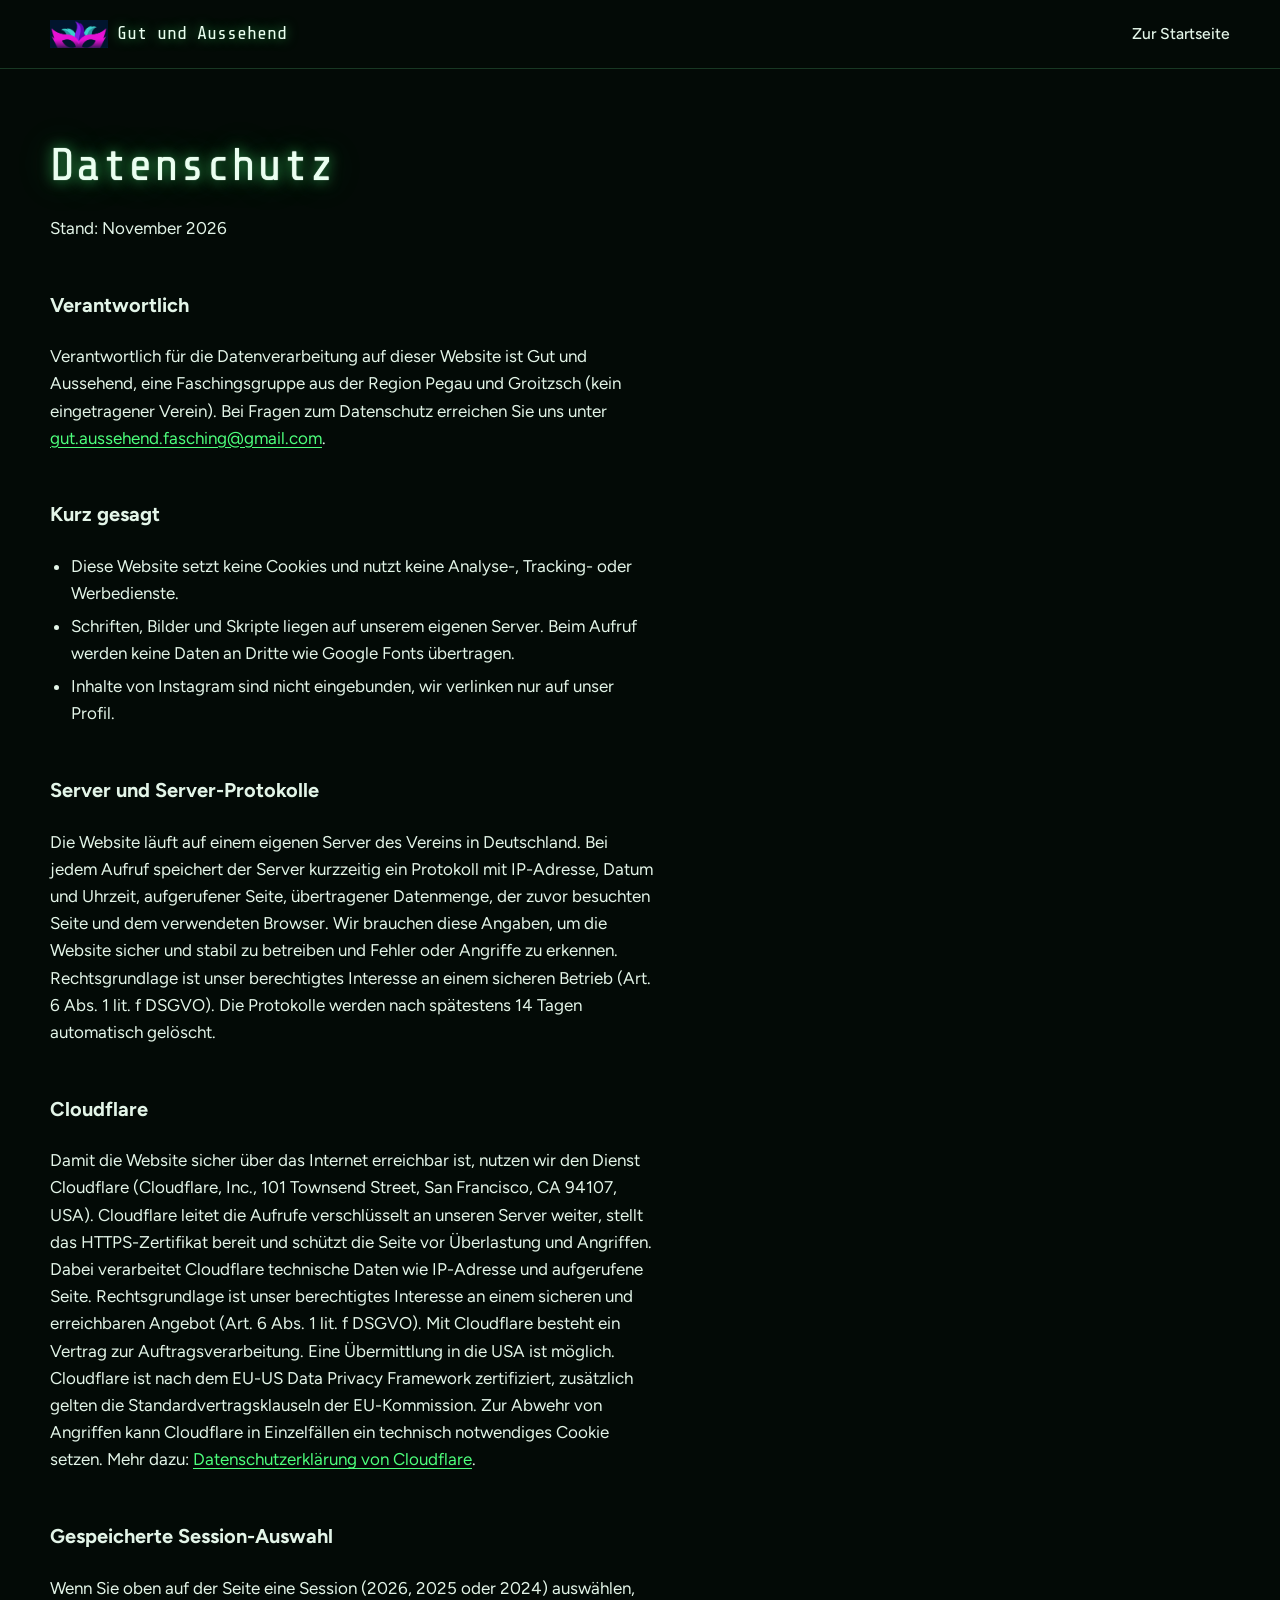
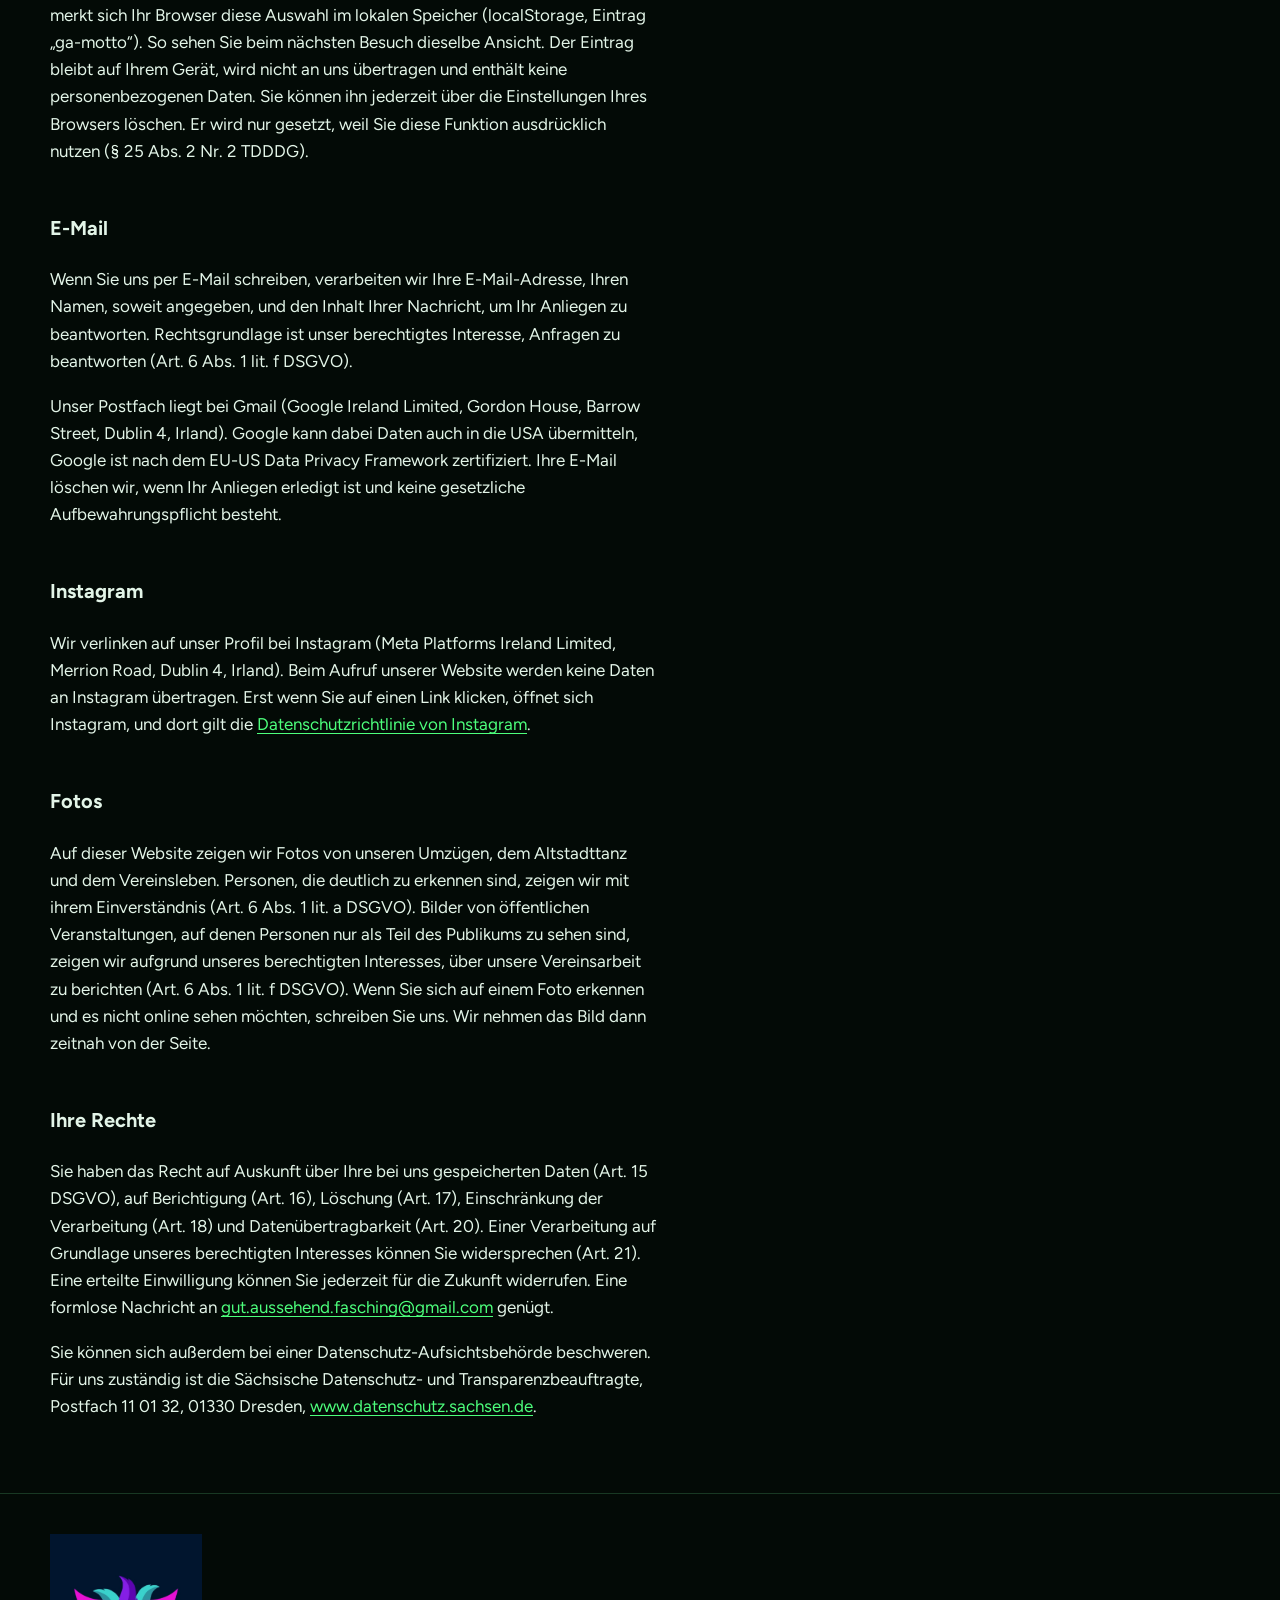
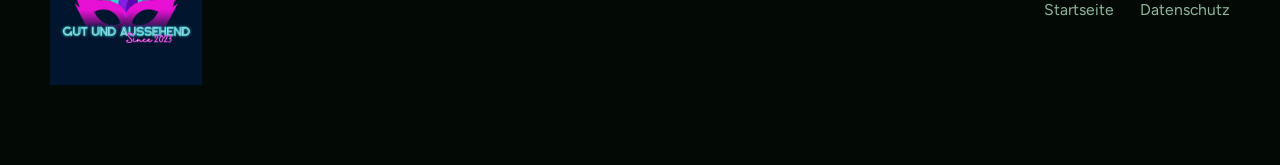
==== datenschutz.html @ 0c235959 "Kontaktformular raus, nur noch E-Mail-Adresse im Kontakt - Formular samt Skript und Stilen entfernt," ====
<!doctype html>
<html lang="de" data-motto="matrix">
<head>
<meta charset="utf-8">
<meta name="viewport" content="width=device-width, initial-scale=1, viewport-fit=cover">
<title>Datenschutz – Gut und Aussehend</title>
<meta name="theme-color" content="#05152c">
<link rel="icon" type="image/png" href="assets/img/favicon.png">
<link rel="stylesheet" href="assets/css/site.css?v=20261110c">
</head>
<body>
<script>
  /* Gewählte Session vor dem ersten Zeichnen setzen, damit die Seite nicht kurz im falschen Look erscheint. */
  try { var gaM = localStorage.getItem("ga-motto"); if (/^(matrix|wip|up)$/.test(gaM || "")) document.documentElement.setAttribute("data-motto", gaM); } catch (e) {}
</script>
<header class="site-head">
  <div class="wrap site-head__in">
    <a class="brand" href="index.html" aria-label="Gut und Aussehend, zur Startseite">
      <img src="assets/img/logo-maske.png" width="288" height="138" alt="">
      <span>Gut und Aussehend</span>
    </a>
    <nav class="nav" aria-label="Navigation"><a href="index.html">Zur Startseite</a></nav>
  </div>
</header>
<main class="wrap legal">
  <h1 class="neon">Datenschutz</h1>
  <div class="prose">
    <p>Stand: November 2026</p>

    <h2>Verantwortlich</h2>
    <p>Verantwortlich für die Datenverarbeitung auf dieser Website ist Gut und Aussehend, eine Faschingsgruppe aus der Region Pegau und Groitzsch (kein eingetragener Verein). Bei Fragen zum Datenschutz erreichen Sie uns unter <a href="mailto:gut.aussehend.fasching@gmail.com">gut.aussehend.fasching@gmail.com</a>.</p>

    <h2>Kurz gesagt</h2>
    <ul>
      <li>Diese Website setzt keine Cookies und nutzt keine Analyse-, Tracking- oder Werbedienste.</li>
      <li>Schriften, Bilder und Skripte liegen auf unserem eigenen Server. Beim Aufruf werden keine Daten an Dritte wie Google Fonts übertragen.</li>
      <li>Inhalte von Instagram sind nicht eingebunden, wir verlinken nur auf unser Profil.</li>
    </ul>

    <h2>Server und Server-Protokolle</h2>
    <p>Die Website läuft auf einem eigenen Server des Vereins in Deutschland. Bei jedem Aufruf speichert der Server kurzzeitig ein Protokoll mit IP-Adresse, Datum und Uhrzeit, aufgerufener Seite, übertragener Datenmenge, der zuvor besuchten Seite und dem verwendeten Browser. Wir brauchen diese Angaben, um die Website sicher und stabil zu betreiben und Fehler oder Angriffe zu erkennen. Rechtsgrundlage ist unser berechtigtes Interesse an einem sicheren Betrieb (Art. 6 Abs. 1 lit. f DSGVO). Die Protokolle werden nach spätestens 14 Tagen automatisch gelöscht.</p>

    <h2>Cloudflare</h2>
    <p>Damit die Website sicher über das Internet erreichbar ist, nutzen wir den Dienst Cloudflare (Cloudflare, Inc., 101 Townsend Street, San Francisco, CA 94107, USA). Cloudflare leitet die Aufrufe verschlüsselt an unseren Server weiter, stellt das HTTPS-Zertifikat bereit und schützt die Seite vor Überlastung und Angriffen. Dabei verarbeitet Cloudflare technische Daten wie IP-Adresse und aufgerufene Seite. Rechtsgrundlage ist unser berechtigtes Interesse an einem sicheren und erreichbaren Angebot (Art. 6 Abs. 1 lit. f DSGVO). Mit Cloudflare besteht ein Vertrag zur Auftragsverarbeitung. Eine Übermittlung in die USA ist möglich. Cloudflare ist nach dem EU-US Data Privacy Framework zertifiziert, zusätzlich gelten die Standardvertragsklauseln der EU-Kommission. Zur Abwehr von Angriffen kann Cloudflare in Einzelfällen ein technisch notwendiges Cookie setzen. Mehr dazu: <a href="https://www.cloudflare.com/de-de/privacypolicy/" rel="noopener">Datenschutzerklärung von Cloudflare</a>.</p>

    <h2>Gespeicherte Session-Auswahl</h2>
    <p>Wenn Sie oben auf der Seite eine Session (2026, 2025 oder 2024) auswählen, merkt sich Ihr Browser diese Auswahl im lokalen Speicher (localStorage, Eintrag „ga-motto“). So sehen Sie beim nächsten Besuch dieselbe Ansicht. Der Eintrag bleibt auf Ihrem Gerät, wird nicht an uns übertragen und enthält keine personenbezogenen Daten. Sie können ihn jederzeit über die Einstellungen Ihres Browsers löschen. Er wird nur gesetzt, weil Sie diese Funktion ausdrücklich nutzen (§ 25 Abs. 2 Nr. 2 TDDDG).</p>

    <h2 id="email">E-Mail</h2>
    <p>Wenn Sie uns per E-Mail schreiben, verarbeiten wir Ihre E-Mail-Adresse, Ihren Namen, soweit angegeben, und den Inhalt Ihrer Nachricht, um Ihr Anliegen zu beantworten. Rechtsgrundlage ist unser berechtigtes Interesse, Anfragen zu beantworten (Art. 6 Abs. 1 lit. f DSGVO).</p>
    <p>Unser Postfach liegt bei Gmail (Google Ireland Limited, Gordon House, Barrow Street, Dublin 4, Irland). Google kann dabei Daten auch in die USA übermitteln, Google ist nach dem EU-US Data Privacy Framework zertifiziert. Ihre E-Mail löschen wir, wenn Ihr Anliegen erledigt ist und keine gesetzliche Aufbewahrungspflicht besteht.</p>

    <h2>Instagram</h2>
    <p>Wir verlinken auf unser Profil bei Instagram (Meta Platforms Ireland Limited, Merrion Road, Dublin 4, Irland). Beim Aufruf unserer Website werden keine Daten an Instagram übertragen. Erst wenn Sie auf einen Link klicken, öffnet sich Instagram, und dort gilt die <a href="https://privacycenter.instagram.com/policy" rel="noopener">Datenschutzrichtlinie von Instagram</a>.</p>

    <h2>Fotos</h2>
    <p>Auf dieser Website zeigen wir Fotos von unseren Umzügen, dem Altstadttanz und dem Vereinsleben. Personen, die deutlich zu erkennen sind, zeigen wir mit ihrem Einverständnis (Art. 6 Abs. 1 lit. a DSGVO). Bilder von öffentlichen Veranstaltungen, auf denen Personen nur als Teil des Publikums zu sehen sind, zeigen wir aufgrund unseres berechtigten Interesses, über unsere Vereinsarbeit zu berichten (Art. 6 Abs. 1 lit. f DSGVO). Wenn Sie sich auf einem Foto erkennen und es nicht online sehen möchten, schreiben Sie uns. Wir nehmen das Bild dann zeitnah von der Seite.</p>

    <h2>Ihre Rechte</h2>
    <p>Sie haben das Recht auf Auskunft über Ihre bei uns gespeicherten Daten (Art. 15 DSGVO), auf Berichtigung (Art. 16), Löschung (Art. 17), Einschränkung der Verarbeitung (Art. 18) und Datenübertragbarkeit (Art. 20). Einer Verarbeitung auf Grundlage unseres berechtigten Interesses können Sie widersprechen (Art. 21). Eine erteilte Einwilligung können Sie jederzeit für die Zukunft widerrufen. Eine formlose Nachricht an <a href="mailto:gut.aussehend.fasching@gmail.com">gut.aussehend.fasching@gmail.com</a> genügt.</p>
    <p>Sie können sich außerdem bei einer Datenschutz-Aufsichtsbehörde beschweren. Für uns zuständig ist die Sächsische Datenschutz- und Transparenzbeauftragte, Postfach 11 01 32, 01330 Dresden, <a href="https://www.datenschutz.sachsen.de" rel="noopener">www.datenschutz.sachsen.de</a>.</p>
  </div>
</main>
<footer class="site-foot">
  <div class="wrap site-foot__in">
    <img src="assets/img/logo.png" width="398" height="396" alt="Logo Gut und Aussehend, Since 2023">
    <nav aria-label="Rechtliches"><a href="index.html">Startseite</a><a href="datenschutz.html">Datenschutz</a></nav>
  </div>
</footer>
</body>
</html>
---- assets/css/site.css ----
/* Gut und Aussehend – Website
   Layout: dunkle Bühne, eine Spalte bis 1180px. Die Fotos tragen die Seite.
   Die ganze Seite wechselt ihr Aussehen mit dem Motto der gewählten Session:
   data-motto am <html>-Element setzt Farben, Schrift und Deko (siehe "Mottos" unten). */

@font-face { font-family: "Tilt Neon"; src: url("../fonts/tilt-neon-400.woff2") format("woff2"); font-weight: 400; font-style: normal; font-display: swap; }
@font-face { font-family: "Figtree"; src: url("../fonts/figtree-var.woff2") format("woff2"); font-weight: 300 900; font-style: normal; font-display: swap; }
@font-face { font-family: "Share Tech Mono"; src: url("../fonts/share-tech-mono-400.woff2") format("woff2"); font-weight: 400; font-style: normal; font-display: swap; }
@font-face { font-family: "Saira Stencil One"; src: url("../fonts/saira-stencil-one-400.woff2") format("woff2"); font-weight: 400; font-style: normal; font-display: swap; }
@font-face { font-family: "Fredoka"; src: url("../fonts/fredoka-var.woff2") format("woff2"); font-weight: 300 700; font-style: normal; font-display: swap; }
@font-face { font-family: "Yellowtail"; src: url("../fonts/yellowtail-400.woff2") format("woff2"); font-weight: 400; font-style: normal; font-display: swap; }

:root {
  color-scheme: dark;

  /* Farben aus dem Logo */
  --night: #05152c;      /* Logo-Hintergrund, Seitenfläche */
  --deep: #030d1c;       /* Fußzeile, Bildhintergründe */
  --raised: #0b2242;     /* abgesetzte Flächen */
  --line: #1c3a63;       /* Haarlinien */
  --ink: #edf5fb;        /* Fließtext */
  --muted: #a3b8cd;      /* Nebentext */
  --magenta: #d432ce;    /* Maske */
  --pink: #ff7be6;       /* Neonpink für Schrift */
  --violet: #7a28dc;     /* mittlere Feder */
  --cyan: #7fe4e2;       /* Neonschriftzug */
  --matrix: #4dff7c;     /* nur im Abschnitt zum Wagen 2026 */
  --hazard: #ffd21f;     /* nur beim Motto Work in Progress */
  --sky: #8fd3ff;        /* nur beim Motto Up */
  --paper: #f3f7fb;      /* helle Flächen, z. B. Sprunglink */

  /* Rollen, die jedes Motto neu belegt */
  --accent: var(--cyan);         /* Links, Auszeichnungen, Leuchtschrift */
  --accent-rgb: 127, 228, 226;
  --accent2: var(--pink);        /* Zweitfarbe: Schreibschrift, Preise, Kennzahlen */
  --accent2-rgb: 255, 123, 230;
  --heading: #f4ffff;            /* Farbe der Leuchtschrift */
  --btn-a: #c21fbd;
  --btn-b: var(--violet);
  --btn-ink: #ffffff;
  --paper-ink: #0b1b33;
  --draft: #ff7be6;      /* Entwurfsmarkierungen, unabhängig vom Motto */

  /* Schrift */
  --f-display: "Tilt Neon", "Trebuchet MS", "Segoe UI", system-ui, sans-serif;
  --f-body: "Figtree", "Segoe UI", system-ui, -apple-system, "Helvetica Neue", Arial, sans-serif;
  --f-script: "Yellowtail", "Brush Script MT", "Segoe Script", cursive;
  --f-mono: ui-monospace, "SF Mono", Menlo, Consolas, monospace;

  --t-hero: clamp(2.5rem, 5.4vw, 4.4rem);
  --t-h2: clamp(1.9rem, 3.6vw, 2.9rem);
  --t-h3: 1.3rem;
  --t-body: 1.0625rem;
  --t-small: 0.9rem;

  --gutter: clamp(16px, 4vw, 40px);
  --gap: 12px;
  --radius: 4px;
  --glow-cyan: 0 0 1px #fff, 0 0 14px rgba(var(--accent-rgb), 0.7), 0 0 38px rgba(var(--accent-rgb), 0.3);
  --glow-pink: 0 0 12px rgba(var(--accent2-rgb), 0.65), 0 0 34px rgba(var(--accent2-rgb), 0.3);
}

*, *::before, *::after { box-sizing: border-box; }

html { scroll-behavior: smooth; scroll-padding-top: 9.8rem; -webkit-text-size-adjust: 100%; }

body {
  margin: 0;
  background: var(--night);
  color: var(--ink);
  font-family: var(--f-body);
  font-size: var(--t-body);
  line-height: 1.6;
  overflow-x: hidden;
  transition: background-color 0.4s ease, color 0.4s ease;
}

[hidden] { display: none !important; }
img { display: block; max-width: 100%; height: auto; }
a { color: var(--accent); text-underline-offset: 0.18em; }
a:hover { color: var(--heading); }
:focus-visible { outline: 2px solid var(--accent); outline-offset: 3px; border-radius: 2px; }
p { margin: 0; }
ul, ol { margin: 0; padding: 0; list-style: none; }
h1, h2, h3 { margin: 0; font-weight: 400; text-wrap: balance; }

.wrap { width: min(100% - 2 * var(--gutter), 1180px); margin-inline: auto; }
.sr-only { position: absolute; width: 1px; height: 1px; overflow: hidden; clip-path: inset(50%); white-space: nowrap; }
.skip { position: absolute; left: var(--gutter); top: -4rem; z-index: 50; background: var(--paper); color: var(--paper-ink); padding: 0.6rem 1rem; border-radius: var(--radius); }
.skip:focus { top: 0.6rem; color: var(--paper-ink); }

/* ---------- Schriftrollen ---------- */
.neon { font-family: var(--f-display); color: var(--heading); text-shadow: var(--glow-cyan); letter-spacing: 0.01em; line-height: 1.08; }
.script { font-family: var(--f-script); color: var(--accent2); text-shadow: var(--glow-pink); font-size: 1.7rem; line-height: 1; }
.lead { font-size: 1.2rem; line-height: 1.55; color: var(--ink); max-width: 36rem; }
.prose { display: grid; gap: 1.1rem; max-width: 38rem; min-width: 0; }
.prose p { color: var(--ink); }
.small { font-size: var(--t-small); color: var(--muted); }

/* ---------- Buttons ---------- */
.btn {
  display: inline-flex; align-items: center; justify-content: center; gap: 0.5rem;
  min-height: 3rem; padding: 0.7rem 1.5rem;
  font: 700 1rem/1.2 var(--f-body); letter-spacing: 0.01em; text-decoration: none;
  color: var(--btn-ink); background: linear-gradient(135deg, var(--btn-a), var(--btn-b));
  border: 0; border-radius: 999px; cursor: pointer;
  box-shadow: 0 0 0 1px rgba(var(--accent2-rgb), 0.35), 0 6px 26px rgba(var(--accent2-rgb), 0.35);
  transition: box-shadow 0.2s ease, transform 0.2s ease;
}
.btn:hover { color: var(--btn-ink); box-shadow: 0 0 0 1px rgba(var(--accent2-rgb), 0.7), 0 8px 34px rgba(var(--accent2-rgb), 0.55); transform: translateY(-1px); }
.btn--ghost { background: transparent; color: var(--accent); box-shadow: inset 0 0 0 1.5px var(--accent); }
.btn--ghost:hover { color: #fff; box-shadow: inset 0 0 0 1.5px #fff, 0 0 22px rgba(var(--accent-rgb), 0.35); }
.btn--small { min-height: 2.5rem; padding: 0.45rem 1.1rem; font-size: 0.95rem; }

/* ---------- Kopf ---------- */
.site-head { position: sticky; top: env(safe-area-inset-top, 0px); z-index: 40; background: var(--night); border-bottom: 1px solid var(--line); }
.site-head__in { display: flex; align-items: center; justify-content: space-between; gap: 1rem; min-height: 4.25rem; flex-wrap: wrap; }
.brand { display: inline-flex; align-items: center; gap: 0.6rem; text-decoration: none; color: var(--heading); }
.brand img { width: 3.6rem; height: auto; }
.brand span { font-family: var(--f-display); font-size: 1.15rem; text-shadow: 0 0 12px rgba(var(--accent-rgb), 0.55); white-space: nowrap; }
.nav { display: flex; align-items: center; gap: clamp(0.9rem, 2vw, 1.7rem); flex-wrap: wrap; }
.nav a:not(.btn) { color: var(--ink); text-decoration: none; font-weight: 500; font-size: 0.98rem; padding-block: 0.4rem; }
.nav a:not(.btn):hover { color: var(--accent); }
.nav-toggle { display: none; align-items: center; gap: 0.5rem; min-height: 2.6rem; padding: 0.4rem 0.9rem; background: transparent; color: var(--ink); font: 600 0.95rem var(--f-body); border: 1px solid var(--line); border-radius: 999px; cursor: pointer; }
.nav-toggle::before { content: ""; width: 1.1rem; height: 0.7rem; border-block: 2px solid currentColor; }

@media (max-width: 899px) {
  .js .nav-toggle { display: inline-flex; }
  .js .nav { display: none; width: 100%; flex-direction: column; align-items: flex-start; gap: 0.2rem; padding-bottom: 1rem; }
  .js .nav.is-open { display: flex; }
  .js .nav a:not(.btn) { width: 100%; padding-block: 0.7rem; border-bottom: 1px solid var(--line); font-size: 1.05rem; }
  .js .nav .btn { margin-top: 0.8rem; }
}

/* ---------- Session-Auswahl im Kopf ---------- */
.motto-row { display: flex; align-items: center; gap: 0.9rem; padding-block: 0 0.7rem; }
.motto-row__label { font: 600 0.78rem/1.2 var(--f-body); letter-spacing: 0.14em; text-transform: uppercase; color: var(--muted); }
.motto-bar { display: flex; flex-wrap: wrap; gap: 0.5rem; min-width: 0; }
.motto-bar button { display: inline-flex; flex-direction: column; align-items: flex-start; gap: 0.1rem; min-height: 2.6rem; padding: 0.42rem 1.15rem 0.48rem; text-align: left; background: transparent; color: var(--ink); font: 600 0.95rem/1.15 var(--f-body); border: 1.5px solid var(--line); border-radius: 1.1rem; cursor: pointer; transition: border-color 0.2s ease, background-color 0.3s ease, color 0.3s ease; }
.motto-bar button .mb__top { display: inline-flex; align-items: baseline; gap: 0.45rem; }
.motto-bar button .mb__year { font-variant-numeric: tabular-nums; color: var(--muted); font-weight: 500; }
.motto-bar button .mb__sub { font-size: 0.76rem; font-weight: 500; color: var(--muted); letter-spacing: 0.01em; }
.motto-bar button:hover { border-color: var(--accent); }
.motto-bar button[aria-pressed="true"] { background: var(--accent); border-color: var(--accent); color: var(--btn-ink-on-accent); box-shadow: 0 0 22px rgba(var(--accent-rgb), 0.35); }
.motto-bar button[aria-pressed="true"] .mb__year, .motto-bar button[aria-pressed="true"] .mb__sub { color: inherit; opacity: 0.8; }
@media (max-width: 640px) {
  .motto-row__label { display: none; }
  .motto-bar { flex-wrap: nowrap; width: 100%; }
  .motto-bar { gap: 0.4rem; }
  .motto-bar button { flex: 1 1 0; min-width: 0; align-items: center; text-align: center; gap: 0.05rem; min-height: 2.9rem; padding: 0.32rem 0.35rem 0.38rem; font-size: 0.8rem; line-height: 1.12; border-radius: 0.9rem; }
  .motto-bar button .mb__top { flex-direction: column; align-items: center; gap: 0; }
  .motto-bar button .mb__year { font-size: 0.68rem; }
  .motto-bar button .mb__sub { font-size: 0.64rem; }
}
.site-head::after { content: ""; display: none; height: 0.45rem; background: repeating-linear-gradient(-45deg, var(--hazard) 0 1rem, #0c0c0c 1rem 2rem); }
:root[data-motto="wip"] .site-head { border-bottom: 0; }
:root[data-motto="wip"] .site-head::after { display: block; }

/* ---------- Hero ---------- */
.hero { position: relative; overflow: hidden; isolation: isolate; }
.hero__media { position: absolute; inset: 0 auto 0 0; width: 60%; z-index: -1; }
.hero__media img[data-for="up"] { object-position: 55% 45%; }
.hero__media img[data-for="wip"] { object-position: 45% 55%; }
.hero__media img { position: absolute; inset: 0; width: 100%; height: 100%; object-fit: cover; object-position: 24% 62%; -webkit-mask-image: linear-gradient(90deg, #000 58%, transparent 100%); mask-image: linear-gradient(90deg, #000 58%, transparent 100%); }
.hero__in { display: grid; grid-template-columns: minmax(0, 1fr) minmax(0, 31rem); align-items: center; min-height: clamp(27rem, 45vw, 38rem); padding-block: 3.5rem; }
.hero__text { grid-column: 2; display: grid; gap: 1.3rem; justify-items: start; min-width: 0; }
.hero h1 { font-size: var(--t-hero); }
.hero__proof { display: inline-flex; align-items: baseline; gap: 0.6rem; flex-wrap: wrap; padding: 0.5rem 0.9rem; border: 1px solid rgba(var(--accent2-rgb), 0.5); border-radius: 999px; font-size: 0.95rem; color: var(--ink); text-decoration: none; }
.hero__proof strong { color: var(--accent2); font-weight: 700; }
.hero__proof:hover { color: #fff; border-color: var(--accent2); }
.hero__cta { display: flex; flex-wrap: wrap; gap: 0.8rem; }

@media (max-width: 899px) {
  .hero__media { position: relative; width: 100%; aspect-ratio: 4 / 3; }
  .hero__media img[data-for="matrix"] { object-position: 30% 60%; }
  .hero__media img { -webkit-mask-image: linear-gradient(180deg, #000 62%, transparent 100%); mask-image: linear-gradient(180deg, #000 62%, transparent 100%); }
  .hero__in { grid-template-columns: minmax(0, 1fr); min-height: 0; padding-block: 0 3rem; margin-top: -2.5rem; }
  .hero__text { grid-column: 1; }
}

/* ---------- Kennzahlen ---------- */
.facts { display: grid; grid-template-columns: repeat(4, minmax(0, 1fr)); border-block: 1px solid var(--line); }
.facts li { display: grid; gap: 0.2rem; align-content: start; padding: 1.4rem 1.2rem; border-left: 1px solid var(--line); min-width: 0; }
.facts li:first-child { border-left: 0; padding-left: 0; }
.facts strong { font-family: var(--f-display); font-weight: 400; font-size: clamp(1.9rem, 3.4vw, 2.6rem); line-height: 1.05; color: #fff; text-shadow: var(--glow-pink); font-variant-numeric: tabular-nums; }
.facts li > span { color: var(--muted); font-size: 0.98rem; line-height: 1.4; }
@media (max-width: 760px) {
  .facts { grid-template-columns: repeat(2, minmax(0, 1fr)); }
  .facts li { padding: 1.1rem 0.9rem; }
  .facts li:nth-child(odd) { border-left: 0; padding-left: 0; }
  .facts li:nth-child(n + 3) { border-top: 1px solid var(--line); }
}

/* ---------- Abschnitte ---------- */
.section { padding-block: clamp(3.5rem, 8vw, 6.5rem); position: relative; }
.section--band { background: var(--deep); }
.section__head { display: grid; gap: 0.5rem; margin-bottom: clamp(1.8rem, 4vw, 2.8rem); max-width: 46rem; }
.section__head h2 { font-size: var(--t-h2); }
.section__head .lead { margin-top: 0.6rem; }
.eyebrow { font: 600 0.82rem/1.2 var(--f-body); letter-spacing: 0.14em; text-transform: uppercase; color: var(--accent); }
.split { display: grid; grid-template-columns: minmax(0, 5fr) minmax(0, 6fr); gap: clamp(1.8rem, 5vw, 4rem); align-items: start; }
@media (max-width: 899px) { .split { grid-template-columns: minmax(0, 1fr); } }

/* ---------- Fotos ---------- */
.shot { display: block; position: relative; overflow: hidden; border-radius: var(--radius); background: var(--deep); cursor: zoom-in; }
.shot img { width: 100%; transition: transform 0.5s ease, filter 0.3s ease; }
.shot:hover img { transform: scale(1.025); filter: brightness(1.08); }
.shot:focus-visible { outline-offset: 2px; }

.collage { display: grid; grid-template-columns: minmax(0, 1.05fr) minmax(0, 1fr); gap: var(--gap); }
.collage .shot:first-child { grid-row: span 2; }
.collage .shot img { height: 100%; object-fit: cover; }
.collage .shot:not(:first-child) { aspect-ratio: 4 / 3; }

.feature { display: grid; grid-template-columns: minmax(0, 7fr) minmax(0, 4fr); gap: clamp(1.4rem, 3.5vw, 2.6rem); align-items: center; margin-bottom: var(--gap); }
.feature--wide { grid-template-columns: minmax(0, 1fr); }
@media (max-width: 899px) { .feature { grid-template-columns: minmax(0, 1fr); } }

.year-panel[hidden] { display: none; }

.gallery { columns: 3; column-gap: var(--gap); margin-top: var(--gap); }
.gallery .shot { break-inside: avoid; margin-bottom: var(--gap); }
@media (max-width: 760px) { .gallery { columns: 2; } }

/* ---------- Auszeichnung ---------- */
.award { display: grid; grid-template-columns: minmax(0, 7.5rem) minmax(0, 1fr); gap: 1.2rem; align-items: center; }
.award .shot { aspect-ratio: 2 / 3; }
.award .shot img { height: 100%; object-fit: cover; }
.award__place { font-family: var(--f-display); font-size: 2rem; line-height: 1.05; color: #fff; text-shadow: var(--glow-pink); }
.award__text { display: grid; gap: 0.35rem; min-width: 0; }

/* ---------- Matrix-Band (nur Motto 2026) ---------- */
.code { position: absolute; inset: 0 0 auto 0; height: 15rem; overflow: hidden; pointer-events: none; display: flex; justify-content: space-between; padding-inline: 2vw; opacity: 0.2; -webkit-mask-image: linear-gradient(180deg, #000 0%, transparent 92%); mask-image: linear-gradient(180deg, #000 0%, transparent 92%); }
.code span { font: 600 0.95rem/1.25 var(--f-mono); color: var(--matrix); writing-mode: vertical-rl; text-orientation: upright; letter-spacing: 0.12em; white-space: nowrap; text-shadow: 0 0 8px rgba(77, 255, 124, 0.8); animation: code-fall 14s linear infinite; }
@keyframes code-fall { from { transform: translateY(-50%); } to { transform: translateY(0); } }

/* ---------- Wagen: ein Block pro Motto ---------- */
.section--motto .wrap { position: relative; }
/* Ohne JavaScript stehen die Mottos untereinander. */
.motto + .motto { margin-top: clamp(3rem, 7vw, 5rem); }

/* ---------- Deko je Motto (Matrix-Code, Baustellenband, Ballons) ---------- */
.code, .tape, .balloons { display: none; }
:root[data-motto="matrix"] .code { display: flex; }
:root[data-motto="wip"] .tape { display: block; }
:root[data-motto="up"] .balloons { display: block; }
.balloons { position: absolute; inset: 0 0 auto 0; height: 13rem; overflow: hidden; pointer-events: none; --rise: 19rem; }
.balloons span { position: absolute; bottom: -4rem; width: 2.2rem; height: 2.7rem; border-radius: 50% 50% 48% 48%; opacity: 0.85; animation: balloon-rise 16s linear infinite; }
.balloons span::after { content: ""; position: absolute; left: 50%; top: 100%; width: 1px; height: 2.4rem; background: rgba(255, 255, 255, 0.35); }
@keyframes balloon-rise { from { transform: translateY(0); } to { transform: translateY(calc(-1 * var(--rise))); } }
.tape { position: absolute; inset: 0 0 auto 0; height: 1.1rem; pointer-events: none; background: repeating-linear-gradient(-45deg, var(--hazard) 0 1.4rem, #0c0c0c 1.4rem 2.8rem); }

/* Deko im Aufmacher: rechts hinter dem Text */
.hero__deco { position: absolute; inset: 0 0 0 42%; z-index: -1; pointer-events: none; }
.hero__deco .code { inset: 0; height: auto; opacity: 0.16; -webkit-mask-image: linear-gradient(90deg, transparent 0%, #000 30%); mask-image: linear-gradient(90deg, transparent 0%, #000 30%); }
/* Ballons steigen über dem Foto auf, nicht über dem Text */
:root[data-motto="up"] .hero__deco { inset: 0; }
.hero__deco .balloons { inset: 0 auto 0 0; width: 58%; height: auto; --rise: 46rem; }
:root[data-motto="up"] .hero__deco .code { display: none; }
@media (max-width: 899px) {
  .hero__deco { inset: 0; }
  .hero__deco .code { opacity: 0.12; }
  .hero__deco .balloons { inset: 0 0 auto 0; width: auto; height: 62vw; --rise: 70vw; }
}

.soon { display: grid; grid-template-columns: repeat(3, minmax(0, 1fr)); gap: var(--gap); }
.soon__tile { display: grid; place-items: center; aspect-ratio: 4 / 3; border: 1.5px dashed var(--line); border-radius: var(--radius); color: var(--muted); font-size: var(--t-small); }
@media (max-width: 760px) { .soon { grid-template-columns: repeat(2, minmax(0, 1fr)); } }

/* ---------- Vorstand ---------- */
.people { display: grid; grid-template-columns: repeat(3, minmax(0, 1fr)); gap: var(--gap); margin-top: clamp(2rem, 5vw, 3.2rem); }
.person { display: grid; grid-template-columns: 3.4rem minmax(0, 1fr); gap: 0.9rem; align-items: center; padding: 1rem; border: 1px solid var(--line); border-radius: var(--radius); }
.person__pic { width: 3.4rem; aspect-ratio: 1; border-radius: 50%; background: var(--raised); border: 1px dashed var(--muted); }
.person strong { display: block; font-weight: 600; }
.person span { color: var(--muted); font-size: var(--t-small); }
@media (max-width: 760px) { .people { grid-template-columns: minmax(0, 1fr); } }

/* ---------- Termine ---------- */
.dates { border-top: 1px solid var(--line); }
.dates li { display: grid; grid-template-columns: minmax(0, 11rem) minmax(0, 1fr) auto; gap: 0.3rem 1.5rem; align-items: baseline; padding-block: 1.1rem; border-bottom: 1px solid var(--line); }
.dates__when { font-family: var(--f-display); font-size: 1.35rem; color: var(--accent); font-variant-numeric: tabular-nums; }
.dates__what { min-width: 0; }
.dates__what strong { display: block; font-weight: 600; font-size: 1.1rem; }
.dates__what span { color: var(--muted); font-size: var(--t-small); }
.chip { display: inline-block; padding: 0.2rem 0.65rem; border: 1px solid var(--line); border-radius: 999px; font-size: 0.8rem; color: var(--muted); white-space: nowrap; }
@media (max-width: 640px) { .dates li { grid-template-columns: minmax(0, 1fr); } .dates .chip { justify-self: start; } }


.note { margin-top: 1.2rem; }

/* ---------- Kontakt ---------- */
.contact { display: grid; gap: 1rem; padding: clamp(1.4rem, 3vw, 2rem); background: var(--raised); border-radius: var(--radius); min-width: 0; }
.contact__mail { display: flex; flex-wrap: wrap; align-items: center; gap: 0.7rem; }
.contact__mail a { font: 600 clamp(1.05rem, 2.2vw, 1.3rem) var(--f-body); overflow-wrap: anywhere; user-select: all; }
.copy { min-height: 2.4rem; padding: 0.35rem 0.9rem; background: transparent; color: var(--ink); font: 600 0.9rem var(--f-body); border: 1px solid var(--line); border-radius: 999px; cursor: pointer; }
.copy:hover { border-color: var(--accent); }

/* ---------- Fuß ---------- */
.site-foot { background: var(--night); border-top: 1px solid var(--line); padding-block: 2.5rem calc(5rem + env(safe-area-inset-bottom, 0px)); }
.site-foot__in { display: flex; flex-wrap: wrap; align-items: center; justify-content: space-between; gap: 1.5rem; }
.site-foot img { width: 9.5rem; }
.site-foot nav { display: flex; flex-wrap: wrap; gap: 0.5rem 1.6rem; }
.site-foot nav a, .site-foot nav span { color: var(--muted); text-decoration: none; font-size: 0.98rem; }
.site-foot nav a:hover { color: var(--accent); }

/* ---------- Großansicht ---------- */
.lightbox { padding: 0; border: 0; background: transparent; max-width: 100vw; max-height: 100vh; color: var(--ink); overflow: visible; }
.lightbox::backdrop { background: rgba(3, 13, 28, 0.94); }
.lightbox figure { margin: 0; display: grid; gap: 0.7rem; justify-items: center; }
.lightbox img { max-width: 94vw; max-height: 80vh; width: auto; height: auto; border-radius: var(--radius); }
.lightbox figcaption { max-width: min(94vw, 44rem); text-align: center; color: var(--muted); font-size: 0.95rem; }
.lightbox__bar { display: flex; justify-content: center; gap: 0.6rem; margin-top: 0.8rem; }
.lightbox__bar button { min-width: 2.8rem; min-height: 2.8rem; padding: 0.4rem 1rem; background: var(--raised); color: var(--ink); font: 600 0.95rem var(--f-body); border: 1px solid var(--line); border-radius: 999px; cursor: pointer; }
.lightbox__bar button:hover { border-color: var(--accent); }

/* ---------- Rechtstexte ---------- */
.legal { padding-block: clamp(2.5rem, 6vw, 4.5rem); }
.legal h1 { font-size: var(--t-h2); margin-bottom: 1.5rem; }
.legal h2 { font: 700 1.25rem/1.3 var(--f-body); margin-top: 2rem; margin-bottom: 0.5rem; }
.legal .prose ul { list-style: disc; padding-left: 1.3rem; display: grid; gap: 0.35rem; }
.notice { padding: 1rem 1.2rem; border: 1.5px dashed var(--draft); border-radius: var(--radius); color: var(--ink); max-width: 38rem; margin-bottom: 1.5rem; }


@media (prefers-reduced-motion: reduce) {
  html { scroll-behavior: auto; }
  .code span, .balloons span { animation: none; }
  .shot img, .btn, .motto-bar button, body { transition: none; }
  .shot:hover img { transform: none; }
}

/* ==========================================================================
   Mottos: jede Session färbt die ganze Seite.
   Ein neues Motto bekommt hier einen eigenen Block mit denselben Variablen.
   ========================================================================== */
:root { --btn-ink-on-accent: #04121f; }

/* 2026 · Gefangen in der Matrix: schwarz, Phosphorgrün, rote Pille */
:root[data-motto="matrix"] {
  --night: #030a06; --deep: #010402; --raised: #0b1a10; --line: #183823;
  --ink: #e3f5e8; --muted: #8fb69b;
  --accent: #4dff7c; --accent-rgb: 77, 255, 124;
  --accent2: #ff4f4f; --accent2-rgb: 255, 79, 79;
  --heading: #eafff0;
  --btn-a: #3ef06d; --btn-b: #12a845; --btn-ink: #021006; --btn-ink-on-accent: #021006;
  --f-display: "Share Tech Mono", ui-monospace, "SF Mono", Menlo, Consolas, monospace;
}
:root[data-motto="matrix"] .neon { letter-spacing: 0.02em; }

/* 2025 · Work in Progress: Asphalt, Warngelb, Signalorange, Schablonenschrift */
:root[data-motto="wip"] {
  --night: #151513; --deep: #0d0d0c; --raised: #23221d; --line: #3b382d;
  --ink: #f5f2e9; --muted: #bcb5a0;
  --accent: #ffd21f; --accent-rgb: 255, 210, 31;
  --accent2: #ff7a1a; --accent2-rgb: 255, 122, 26;
  --heading: #fff6d6;
  --btn-a: #ffd21f; --btn-b: #ffaa00; --btn-ink: #151513; --btn-ink-on-accent: #151513;
  --f-display: "Saira Stencil One", "Arial Black", Impact, system-ui, sans-serif;
}
:root[data-motto="wip"] .neon { text-shadow: 0 2px 0 rgba(0, 0, 0, 0.6); color: var(--accent); }
:root[data-motto="wip"] .btn { border-radius: 3px; }

/* 2024 · Up: Abendhimmel, Ballonfarben, runde Schrift */
:root[data-motto="up"] {
  --night: #0e2b4f; --deep: #0a2140; --raised: #173c69; --line: #2b5486;
  --ink: #f3f8ff; --muted: #b9cfea;
  --accent: #8fd3ff; --accent-rgb: 143, 211, 255;
  --accent2: #ffd23f; --accent2-rgb: 255, 210, 63;
  --heading: #ffffff;
  --btn-a: #ff5d73; --btn-b: #ff9f43; --btn-ink: #2a0710; --btn-ink-on-accent: #08213f;
  --f-display: "Fredoka", "Trebuchet MS", system-ui, sans-serif;
}
:root[data-motto="up"] body { background: linear-gradient(180deg, #0e2b4f 0%, #1a4677 55%, #0e2b4f 100%) fixed var(--night); }
:root[data-motto="up"] .neon { font-weight: 600; text-shadow: 0 0 18px rgba(var(--accent-rgb), 0.45); }
:root[data-motto="up"] .section--band { background: rgba(5, 20, 40, 0.45); }
:root[data-motto="up"] .site-head, :root[data-motto="up"] .site-foot { background: #0b2445; }

/* ---------- Instagram ---------- */
.ig { background: linear-gradient(135deg, rgba(var(--accent-rgb), 0.12), rgba(var(--accent-rgb), 0.03) 60%, transparent); border-block: 1px solid var(--line); }
.ig-icon { flex: none; width: 1.25em; height: 1.25em; }
.nav__ig { display: inline-flex; align-items: center; gap: 0.45rem; }
@media (min-width: 900px) { .nav__ig span { position: absolute; width: 1px; height: 1px; overflow: hidden; clip: rect(0 0 0 0); white-space: nowrap; } .nav__ig .ig-icon { width: 1.35rem; height: 1.35rem; } }
.hero__ig, .contact__ig, .foot__ig { display: inline-flex; align-items: center; gap: 0.6rem; color: var(--ink); text-decoration: none; }
.hero__ig { margin-top: 1.3rem; font-size: 0.98rem; }
.hero__ig strong, .contact__ig strong { color: var(--accent); font-weight: 600; }
.hero__ig:hover span, .contact__ig:hover span, .foot__ig:hover span { text-decoration: underline; text-underline-offset: 3px; }
.hero__ig .ig-icon { color: var(--accent); width: 1.5em; height: 1.5em; }
.facts__ig a { display: grid; gap: 0.2rem; color: inherit; text-decoration: none; }
.facts__ig a > span { color: var(--muted); font-size: 0.98rem; line-height: 1.4; }
.facts__ig a:hover > span { color: var(--accent); }
.ig__in { display: grid; grid-template-columns: minmax(0, 5fr) minmax(0, 6fr); gap: clamp(1.8rem, 5vw, 4rem); align-items: center; }
.ig__text { display: grid; gap: 1.1rem; align-content: start; min-width: 0; }
.ig__text .section__head, .ig__text h2 { margin: 0; }
.ig__handle { display: flex; align-items: center; gap: 0.7rem; font: 600 clamp(1.3rem, 3vw, 1.9rem)/1.2 var(--f-body); color: var(--accent); overflow-wrap: anywhere; min-width: 0; }
.ig__handle .ig-icon { width: 1.4em; height: 1.4em; }
.ig-grid { display: grid; grid-template-columns: repeat(3, minmax(0, 1fr)); gap: 0.5rem; }
.ig-grid__tile { position: relative; display: block; aspect-ratio: 1; overflow: hidden; border-radius: var(--radius); background: var(--deep); }
.ig-grid__tile img { width: 100%; height: 100%; object-fit: cover; transition: transform 0.4s ease, filter 0.3s ease; }
.ig-grid__tile:hover img { transform: scale(1.05); filter: brightness(1.12); }
@media (max-width: 899px) { .ig__in { grid-template-columns: minmax(0, 1fr); } }
.contact__ig { font-size: var(--t-small); }
@media (prefers-reduced-motion: reduce) { .ig-grid__tile img { transition: none; } .ig-grid__tile:hover img { transform: none; } }

/* ---------- Gründer ---------- */
.founders-head { display: grid; gap: 0.5rem; max-width: 40rem; margin-top: clamp(2.6rem, 6vw, 4rem); }
.founders-title { font-family: var(--f-display); font-weight: 400; font-size: clamp(1.6rem, 3vw, 2.2rem); line-height: 1.15; color: var(--heading, #fff); }
.founders { display: grid; grid-template-columns: repeat(4, minmax(0, 1fr)); gap: var(--gap); margin-top: 1.4rem; }
.founder { display: grid; gap: 0.25rem; align-content: start; min-width: 0; }
.founder .shot { aspect-ratio: 4 / 5; margin-bottom: 0.55rem; }
.founder .shot img { width: 100%; height: 100%; object-fit: cover; }
.founder strong { font-weight: 700; font-size: 1.1rem; }
.founder > span { color: var(--muted); font-size: var(--t-small); }
@media (max-width: 760px) { .founders { grid-template-columns: repeat(2, minmax(0, 1fr)); } }


.section__head .lead + .lead { margin-top: 0.8rem; }
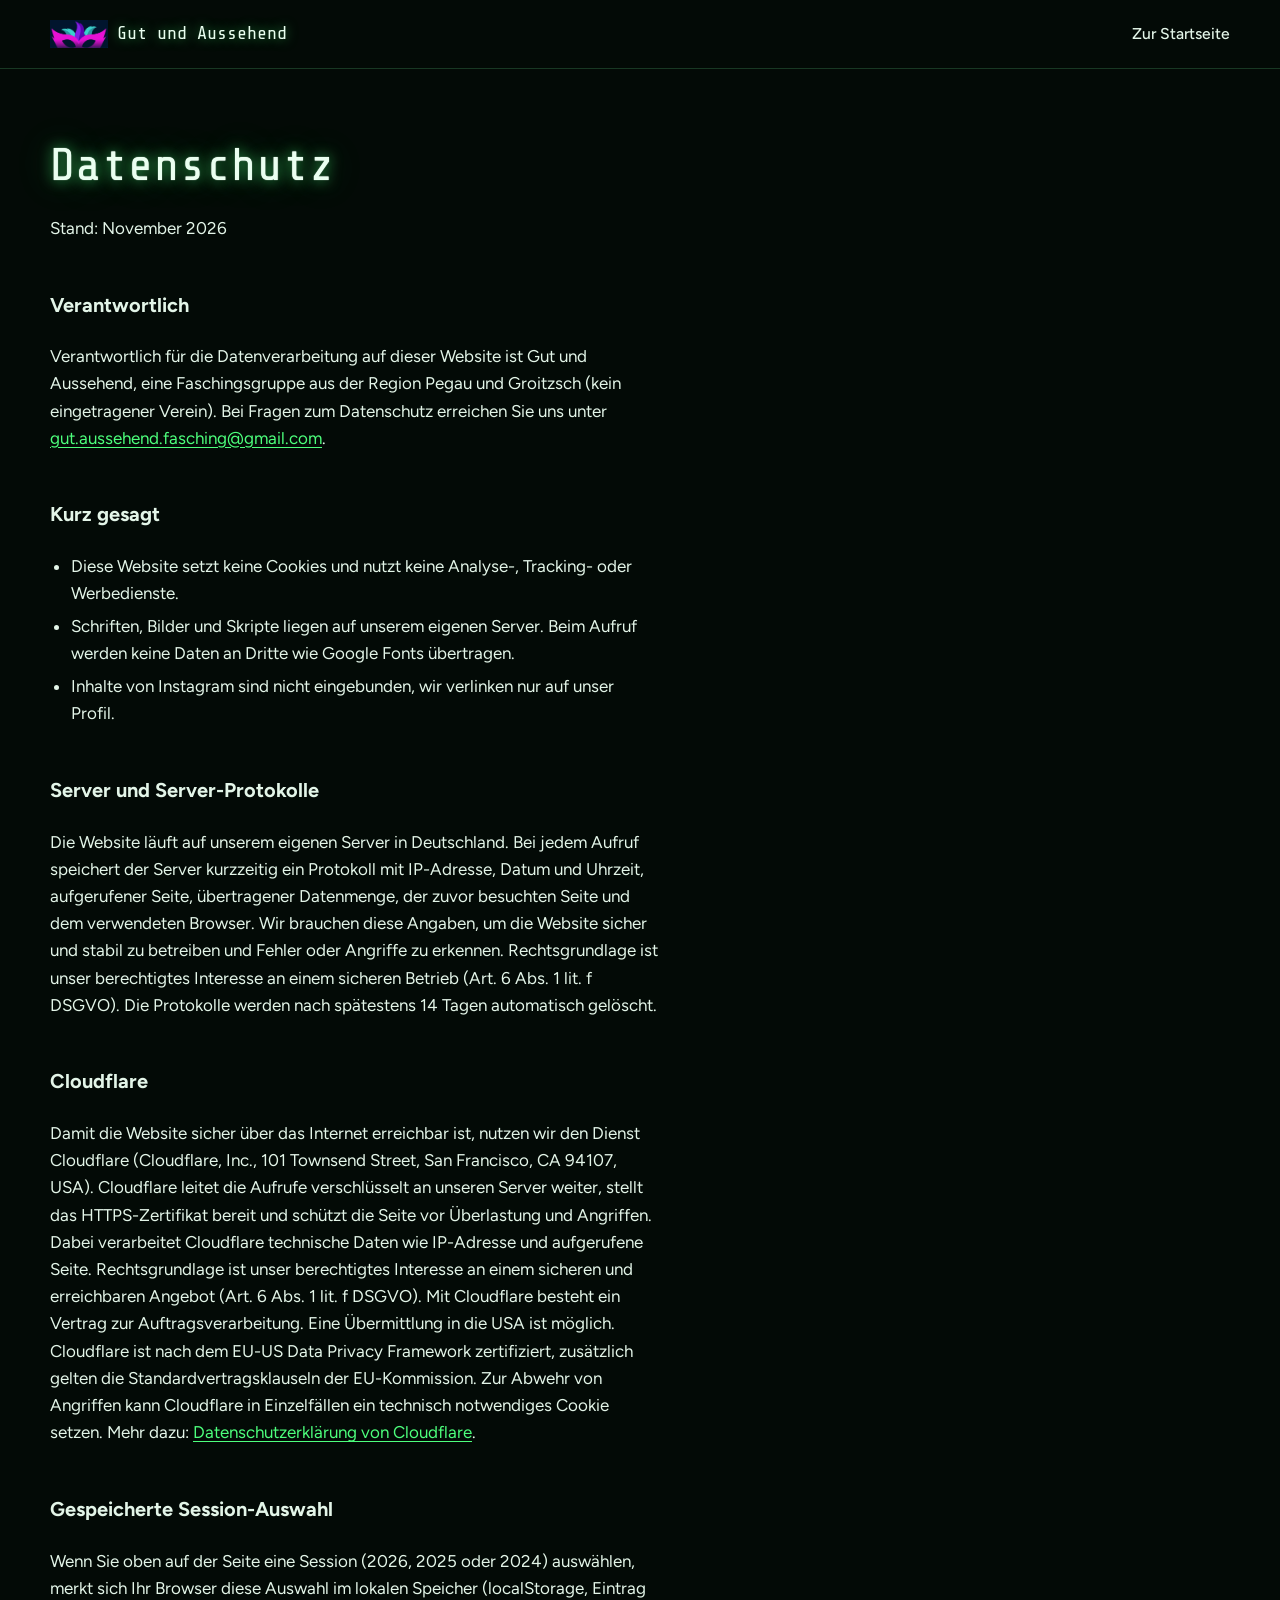
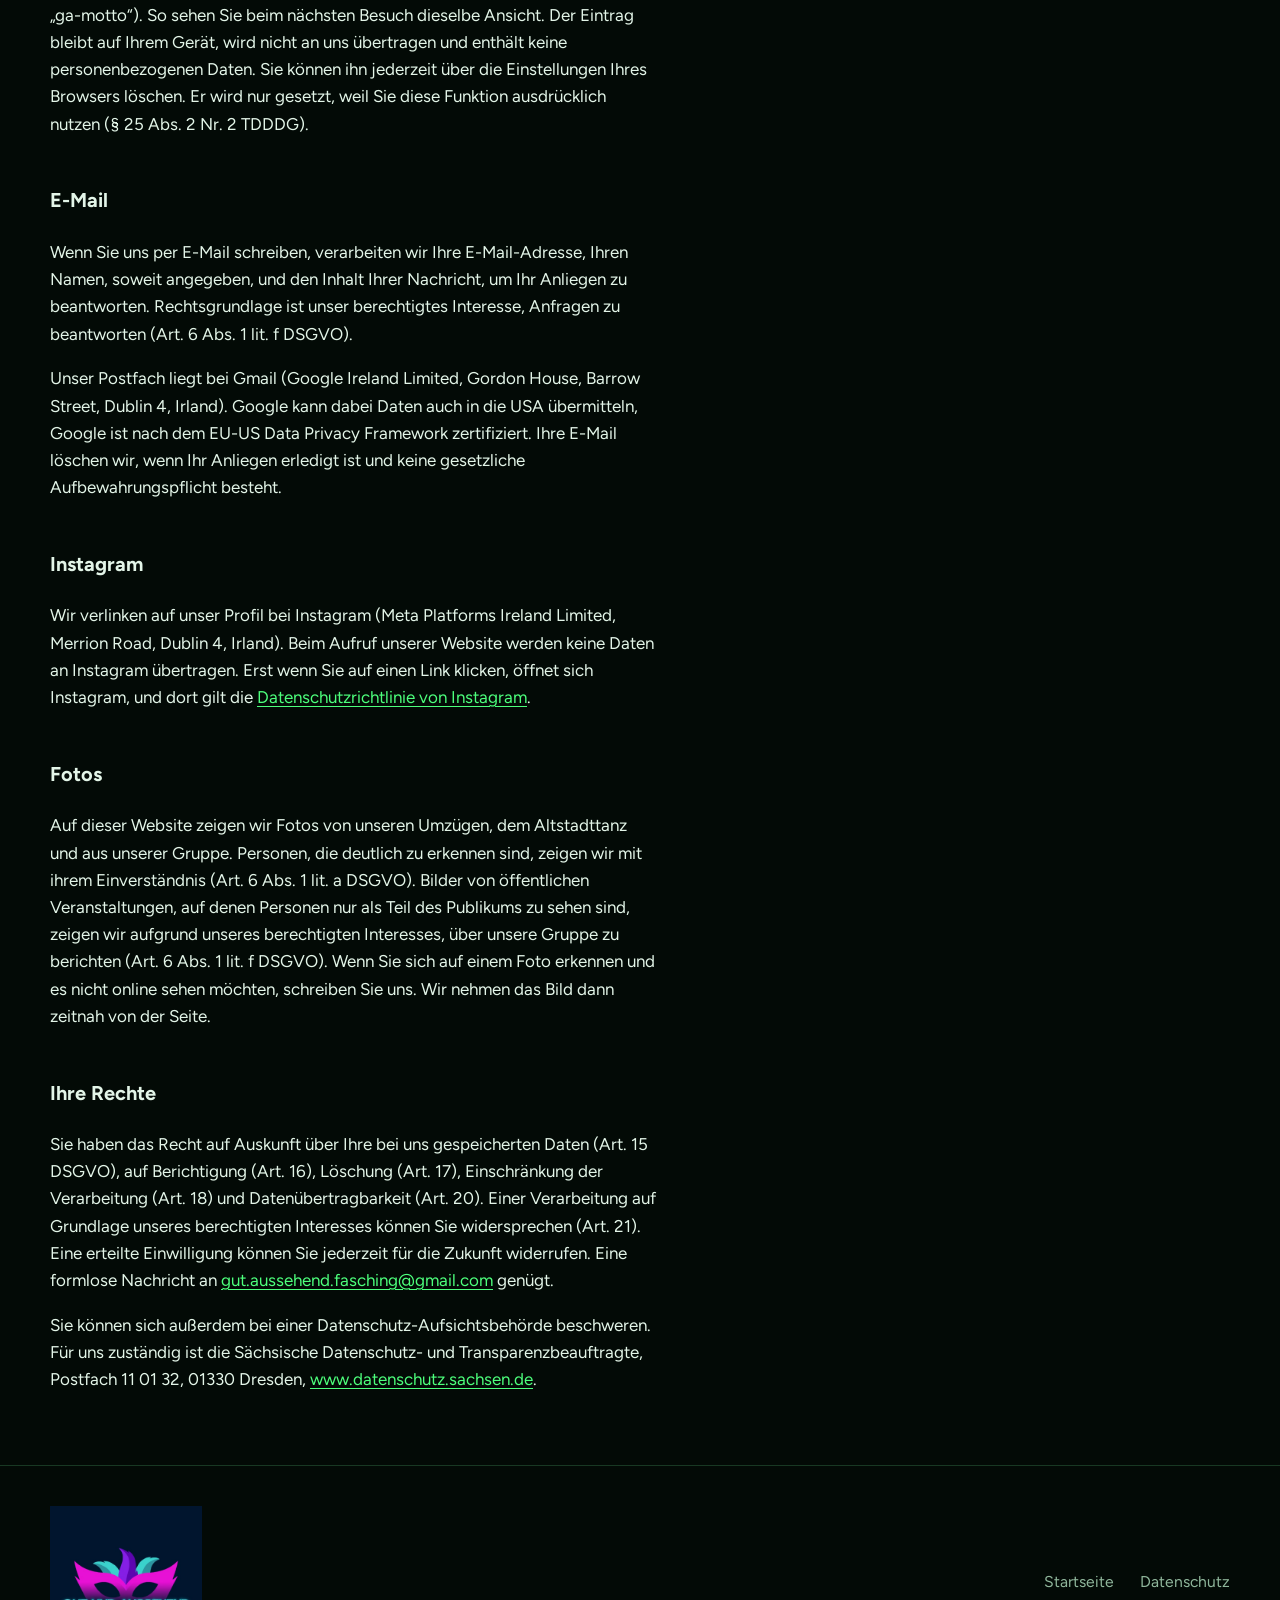
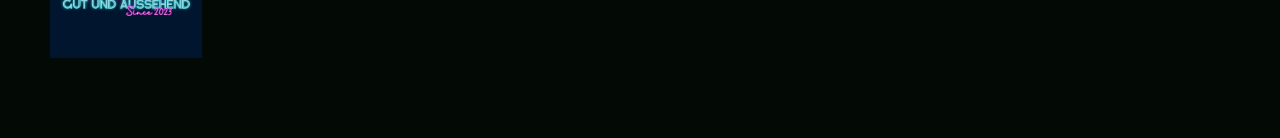
==== commit eefe6de3: "Faschingsgruppe statt Verein auf der ganzen Website - Beschreibung, Vorschau-Texte und Strukturdaten" ====
--- a/datenschutz.html
+++ b/datenschutz.html
@@ -6,7 +6,7 @@
 <title>Datenschutz – Gut und Aussehend</title>
 <meta name="theme-color" content="#05152c">
 <link rel="icon" type="image/png" href="assets/img/favicon.png">
-<link rel="stylesheet" href="assets/css/site.css?v=20261110c">
+<link rel="stylesheet" href="assets/css/site.css?v=20261116d">
 </head>
 <body>
 <script>
@@ -38,7 +38,7 @@
     </ul>
 
     <h2>Server und Server-Protokolle</h2>
-    <p>Die Website läuft auf einem eigenen Server des Vereins in Deutschland. Bei jedem Aufruf speichert der Server kurzzeitig ein Protokoll mit IP-Adresse, Datum und Uhrzeit, aufgerufener Seite, übertragener Datenmenge, der zuvor besuchten Seite und dem verwendeten Browser. Wir brauchen diese Angaben, um die Website sicher und stabil zu betreiben und Fehler oder Angriffe zu erkennen. Rechtsgrundlage ist unser berechtigtes Interesse an einem sicheren Betrieb (Art. 6 Abs. 1 lit. f DSGVO). Die Protokolle werden nach spätestens 14 Tagen automatisch gelöscht.</p>
+    <p>Die Website läuft auf unserem eigenen Server in Deutschland. Bei jedem Aufruf speichert der Server kurzzeitig ein Protokoll mit IP-Adresse, Datum und Uhrzeit, aufgerufener Seite, übertragener Datenmenge, der zuvor besuchten Seite und dem verwendeten Browser. Wir brauchen diese Angaben, um die Website sicher und stabil zu betreiben und Fehler oder Angriffe zu erkennen. Rechtsgrundlage ist unser berechtigtes Interesse an einem sicheren Betrieb (Art. 6 Abs. 1 lit. f DSGVO). Die Protokolle werden nach spätestens 14 Tagen automatisch gelöscht.</p>
 
     <h2>Cloudflare</h2>
     <p>Damit die Website sicher über das Internet erreichbar ist, nutzen wir den Dienst Cloudflare (Cloudflare, Inc., 101 Townsend Street, San Francisco, CA 94107, USA). Cloudflare leitet die Aufrufe verschlüsselt an unseren Server weiter, stellt das HTTPS-Zertifikat bereit und schützt die Seite vor Überlastung und Angriffen. Dabei verarbeitet Cloudflare technische Daten wie IP-Adresse und aufgerufene Seite. Rechtsgrundlage ist unser berechtigtes Interesse an einem sicheren und erreichbaren Angebot (Art. 6 Abs. 1 lit. f DSGVO). Mit Cloudflare besteht ein Vertrag zur Auftragsverarbeitung. Eine Übermittlung in die USA ist möglich. Cloudflare ist nach dem EU-US Data Privacy Framework zertifiziert, zusätzlich gelten die Standardvertragsklauseln der EU-Kommission. Zur Abwehr von Angriffen kann Cloudflare in Einzelfällen ein technisch notwendiges Cookie setzen. Mehr dazu: <a href="https://www.cloudflare.com/de-de/privacypolicy/" rel="noopener">Datenschutzerklärung von Cloudflare</a>.</p>
@@ -54,7 +54,7 @@
     <p>Wir verlinken auf unser Profil bei Instagram (Meta Platforms Ireland Limited, Merrion Road, Dublin 4, Irland). Beim Aufruf unserer Website werden keine Daten an Instagram übertragen. Erst wenn Sie auf einen Link klicken, öffnet sich Instagram, und dort gilt die <a href="https://privacycenter.instagram.com/policy" rel="noopener">Datenschutzrichtlinie von Instagram</a>.</p>
 
     <h2>Fotos</h2>
-    <p>Auf dieser Website zeigen wir Fotos von unseren Umzügen, dem Altstadttanz und dem Vereinsleben. Personen, die deutlich zu erkennen sind, zeigen wir mit ihrem Einverständnis (Art. 6 Abs. 1 lit. a DSGVO). Bilder von öffentlichen Veranstaltungen, auf denen Personen nur als Teil des Publikums zu sehen sind, zeigen wir aufgrund unseres berechtigten Interesses, über unsere Vereinsarbeit zu berichten (Art. 6 Abs. 1 lit. f DSGVO). Wenn Sie sich auf einem Foto erkennen und es nicht online sehen möchten, schreiben Sie uns. Wir nehmen das Bild dann zeitnah von der Seite.</p>
+    <p>Auf dieser Website zeigen wir Fotos von unseren Umzügen, dem Altstadttanz und aus unserer Gruppe. Personen, die deutlich zu erkennen sind, zeigen wir mit ihrem Einverständnis (Art. 6 Abs. 1 lit. a DSGVO). Bilder von öffentlichen Veranstaltungen, auf denen Personen nur als Teil des Publikums zu sehen sind, zeigen wir aufgrund unseres berechtigten Interesses, über unsere Gruppe zu berichten (Art. 6 Abs. 1 lit. f DSGVO). Wenn Sie sich auf einem Foto erkennen und es nicht online sehen möchten, schreiben Sie uns. Wir nehmen das Bild dann zeitnah von der Seite.</p>
 
     <h2>Ihre Rechte</h2>
     <p>Sie haben das Recht auf Auskunft über Ihre bei uns gespeicherten Daten (Art. 15 DSGVO), auf Berichtigung (Art. 16), Löschung (Art. 17), Einschränkung der Verarbeitung (Art. 18) und Datenübertragbarkeit (Art. 20). Einer Verarbeitung auf Grundlage unseres berechtigten Interesses können Sie widersprechen (Art. 21). Eine erteilte Einwilligung können Sie jederzeit für die Zukunft widerrufen. Eine formlose Nachricht an <a href="mailto:gut.aussehend.fasching@gmail.com">gut.aussehend.fasching@gmail.com</a> genügt.</p>
--- a/assets/css/site.css
+++ b/assets/css/site.css
@@ -168,6 +168,10 @@
 .hero__proof { display: inline-flex; align-items: baseline; gap: 0.6rem; flex-wrap: wrap; padding: 0.5rem 0.9rem; border: 1px solid rgba(var(--accent2-rgb), 0.5); border-radius: 999px; font-size: 0.95rem; color: var(--ink); text-decoration: none; }
 .hero__proof strong { color: var(--accent2); font-weight: 700; }
 .hero__proof:hover { color: #fff; border-color: var(--accent2); }
+.hero__awards { display: grid; gap: 0.55rem; }
+.hero__awards-label { font-size: 0.78rem; font-weight: 700; letter-spacing: 0.16em; text-transform: uppercase; color: var(--muted); }
+.hero__awards ul { display: grid; justify-items: start; gap: 0.45rem; }
+.hero__awards .hero__proof { font-size: 0.9rem; padding: 0.4rem 0.8rem; }
 .hero__cta { display: flex; flex-wrap: wrap; gap: 0.8rem; }
 
 @media (max-width: 899px) {
@@ -228,6 +232,9 @@
 .award .shot img { height: 100%; object-fit: cover; }
 .award__place { font-family: var(--f-display); font-size: 2rem; line-height: 1.05; color: #fff; text-shadow: var(--glow-pink); }
 .award__text { display: grid; gap: 0.35rem; min-width: 0; }
+.awards { display: grid; gap: 1.2rem; }
+.section__head .awards { margin-top: clamp(1.4rem, 3vw, 2rem); }
+.award--tall .shot img { object-position: center top; }
 
 /* ---------- Matrix-Band (nur Motto 2026) ---------- */
 .code { position: absolute; inset: 0 0 auto 0; height: 15rem; overflow: hidden; pointer-events: none; display: flex; justify-content: space-between; padding-inline: 2vw; opacity: 0.2; -webkit-mask-image: linear-gradient(180deg, #000 0%, transparent 92%); mask-image: linear-gradient(180deg, #000 0%, transparent 92%); }
